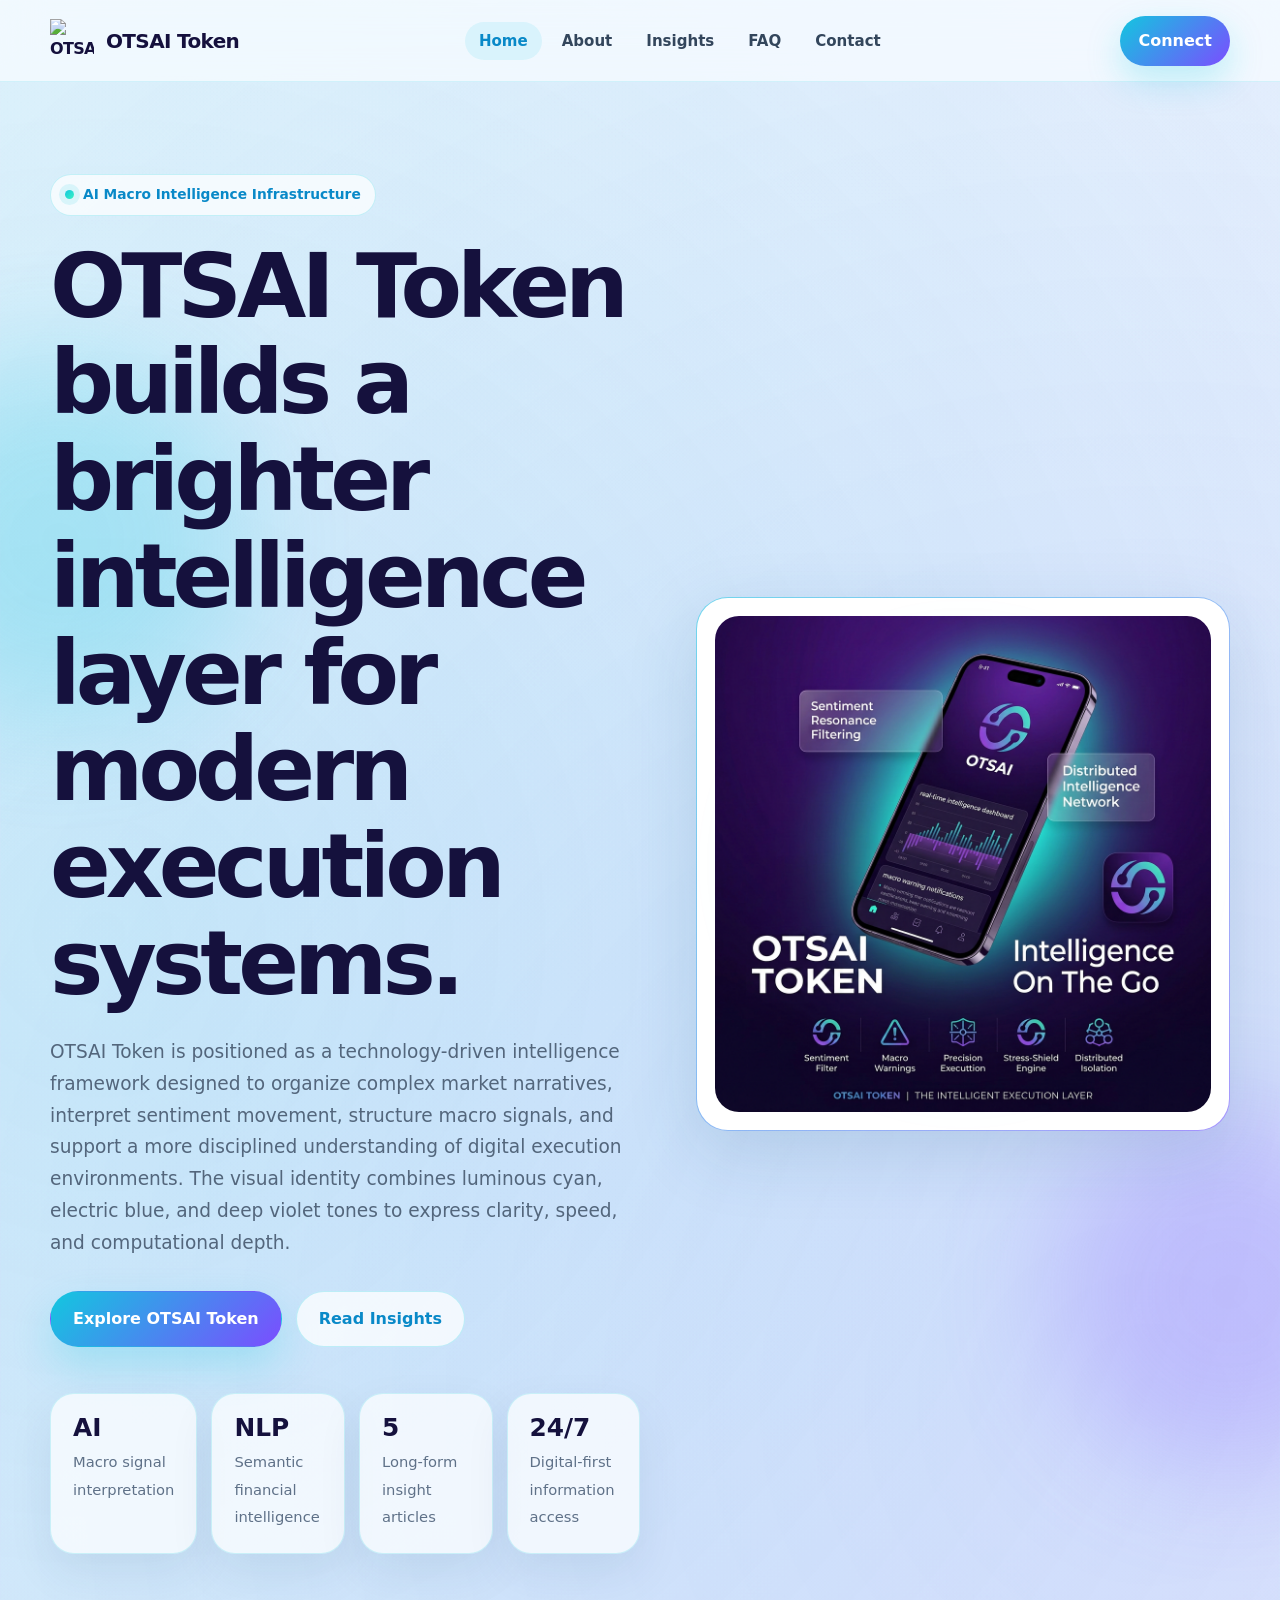
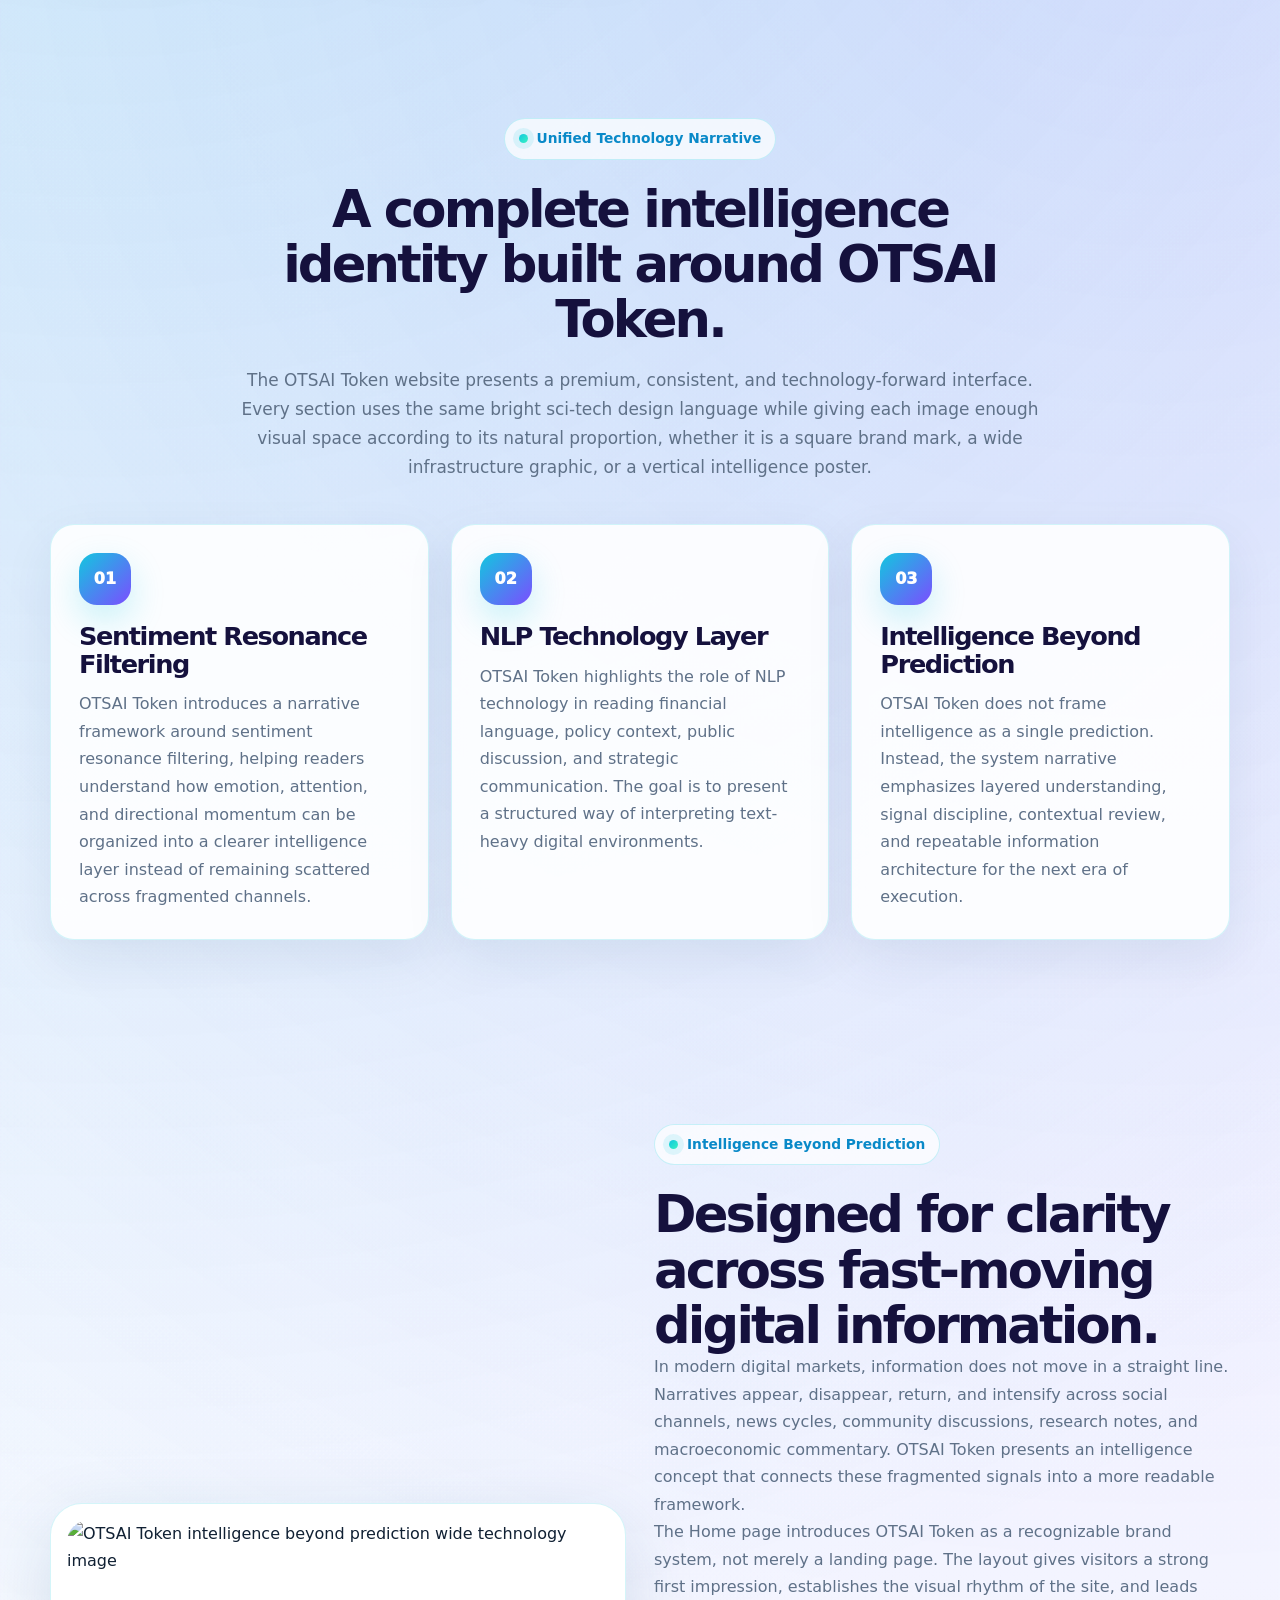
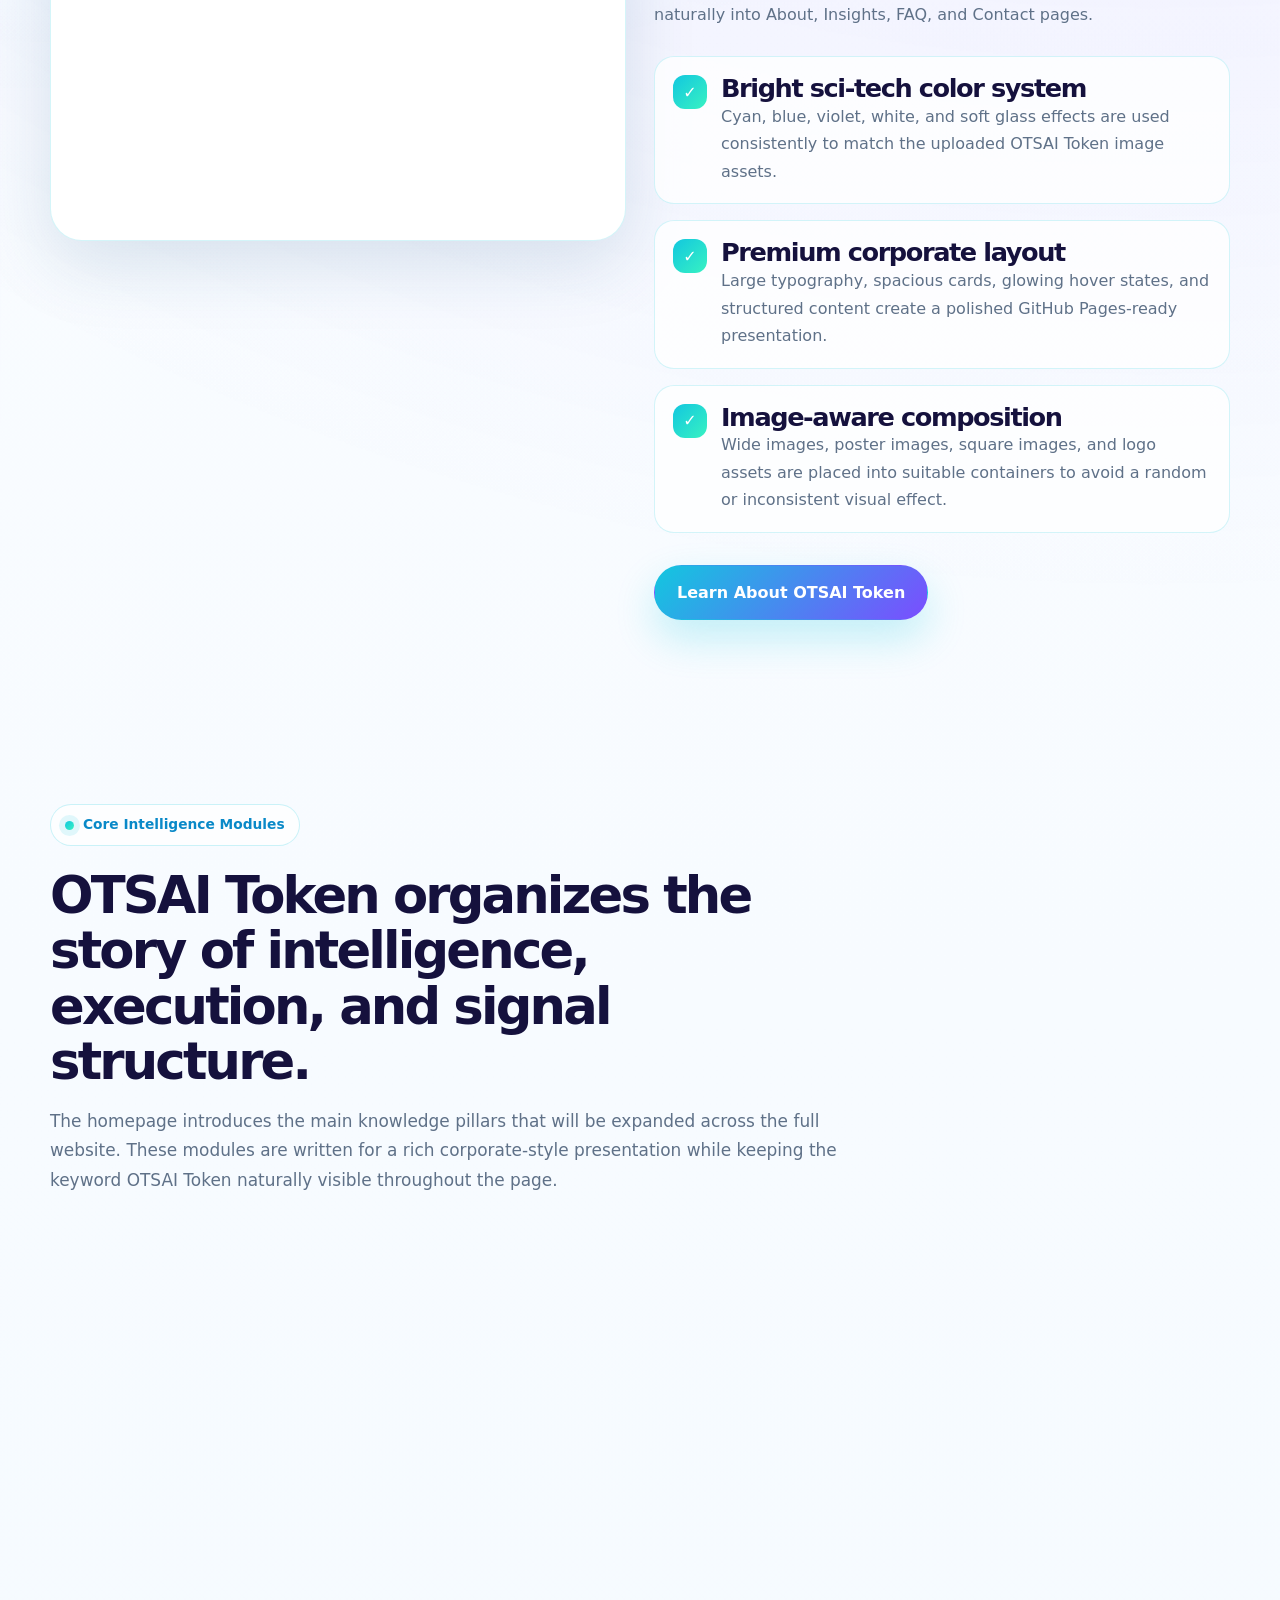
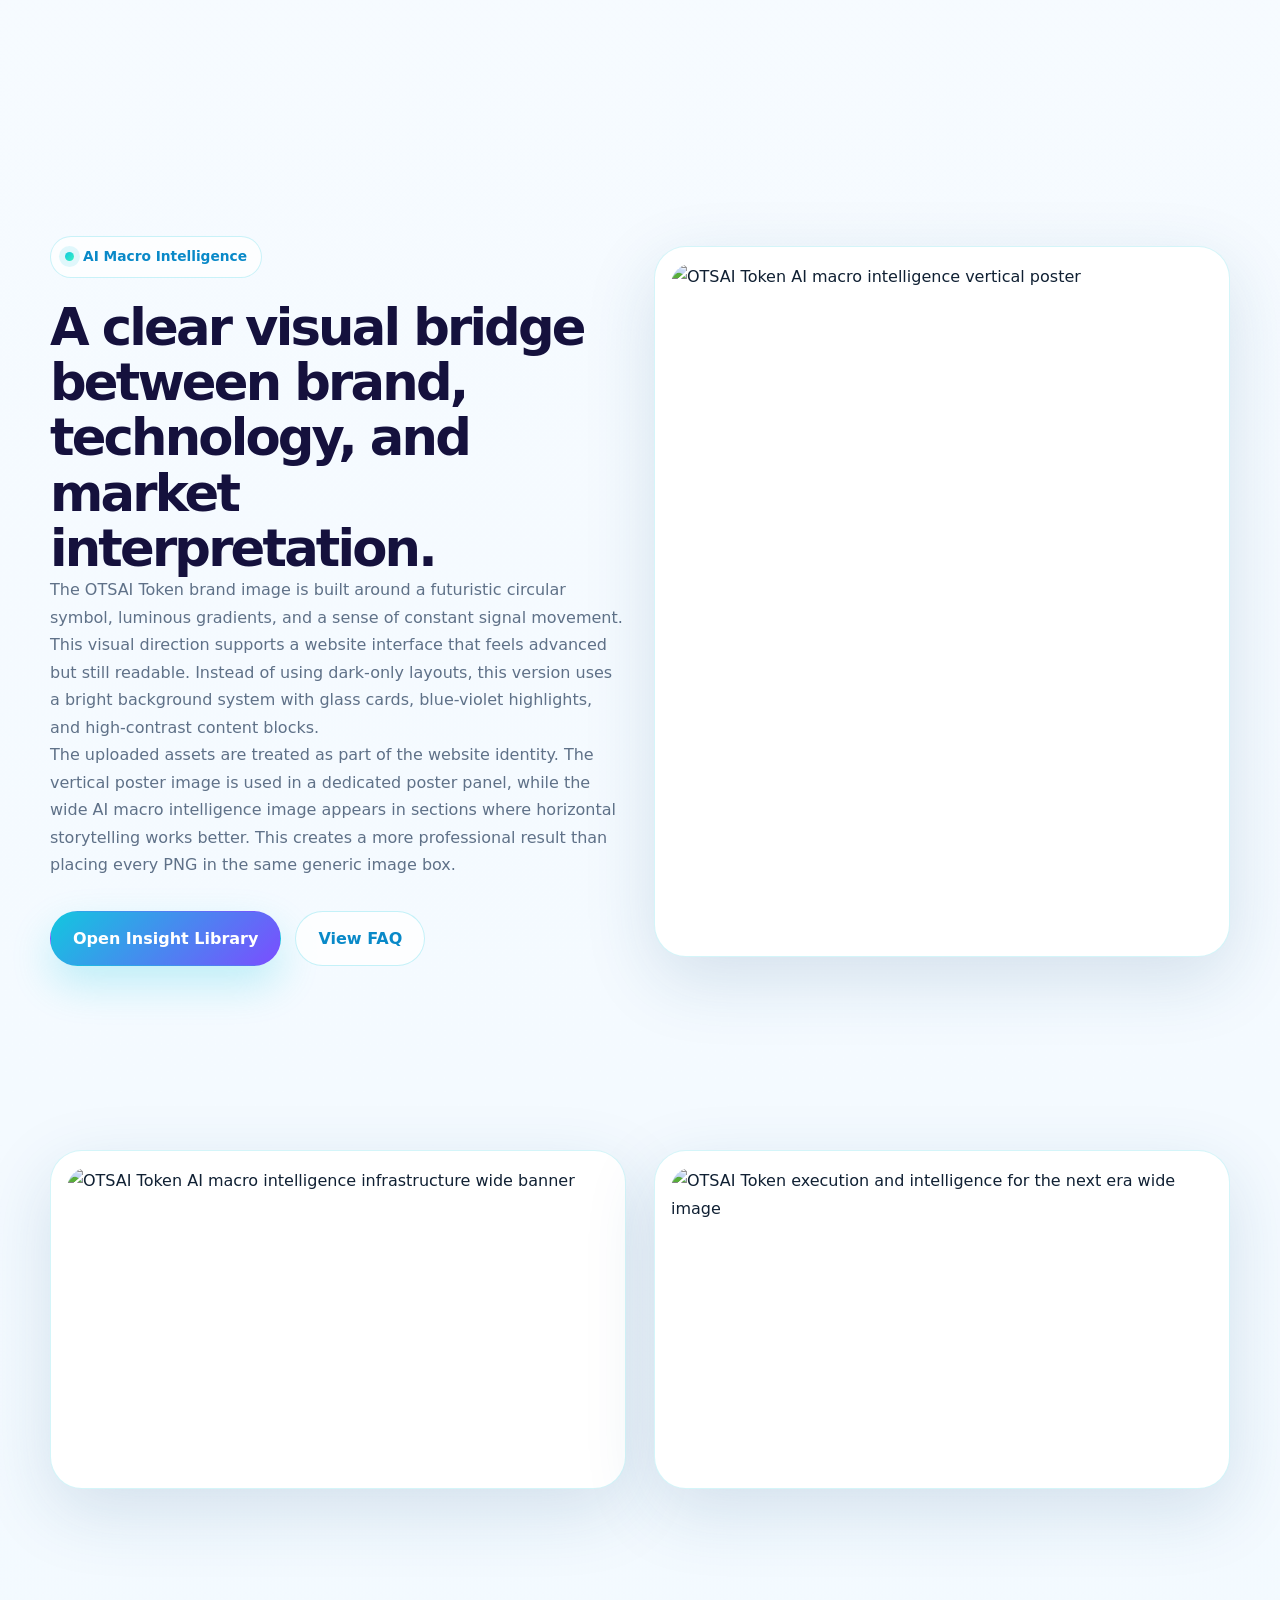
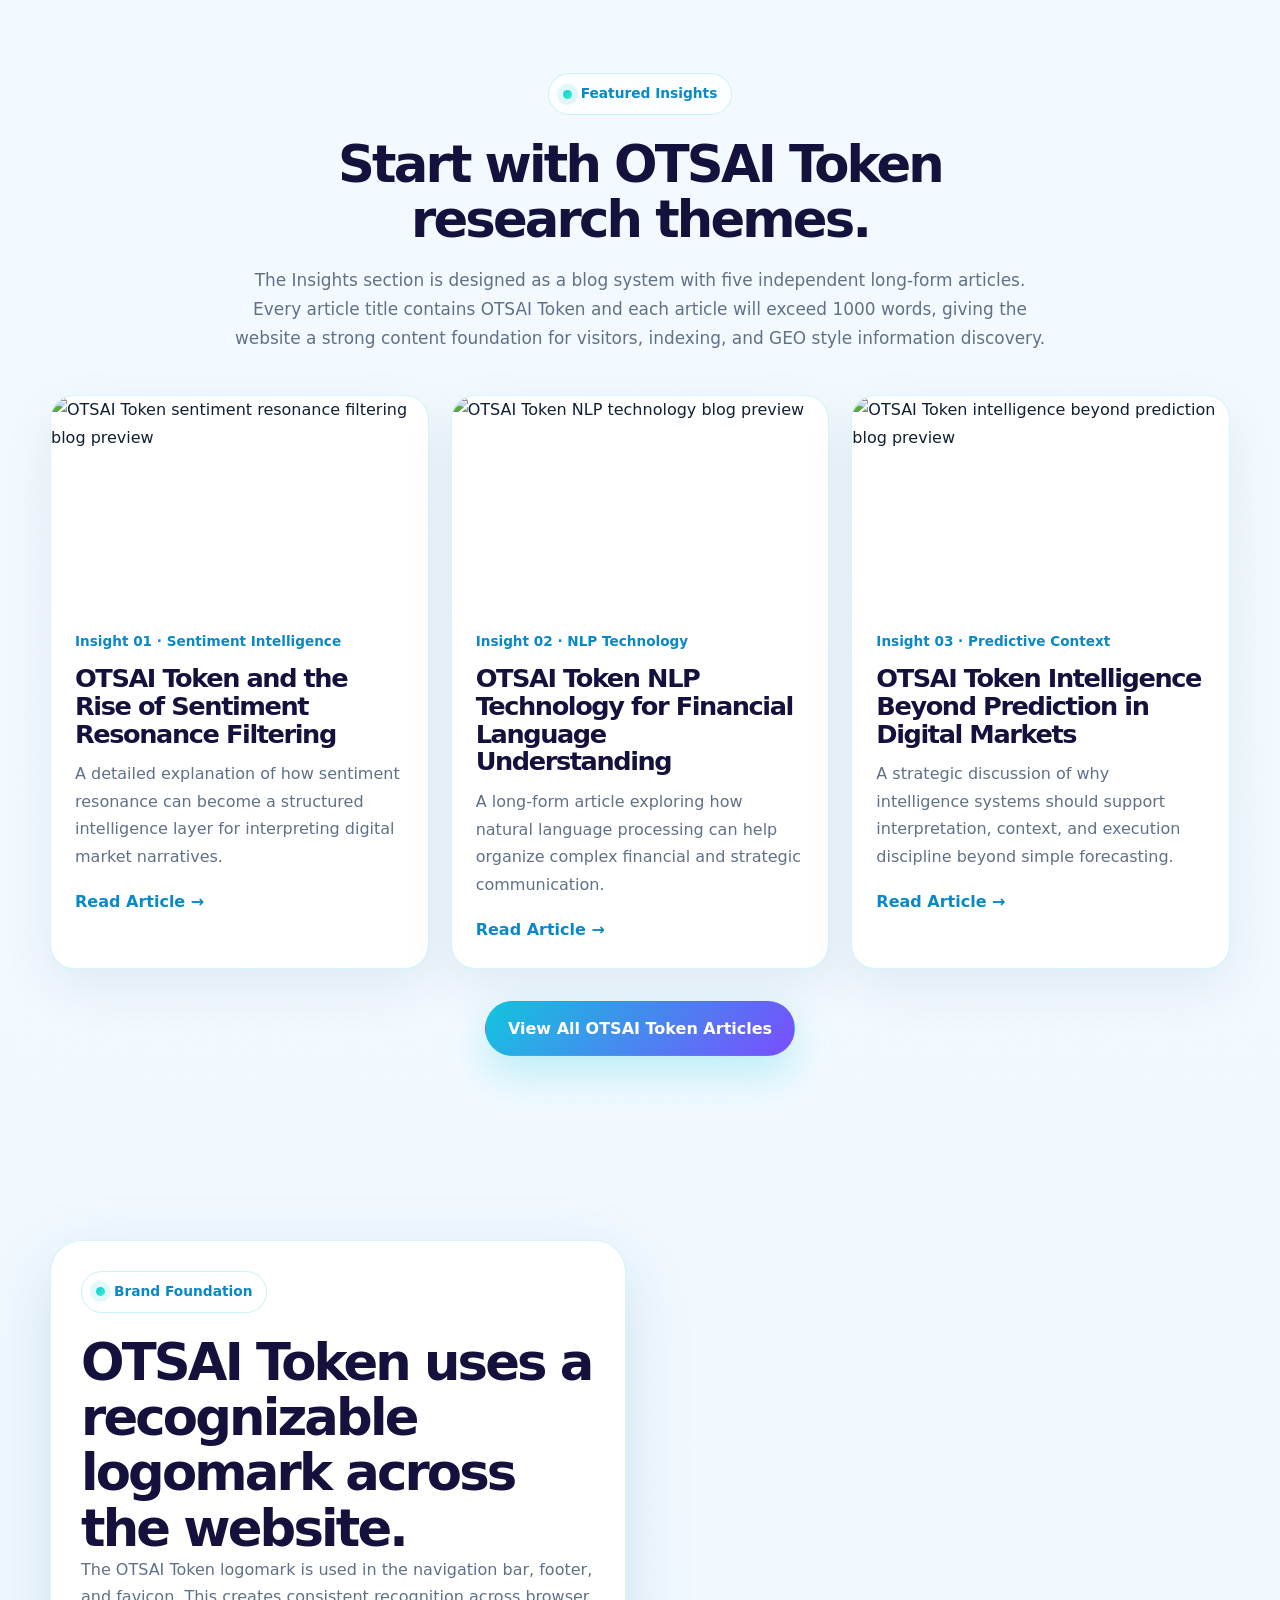
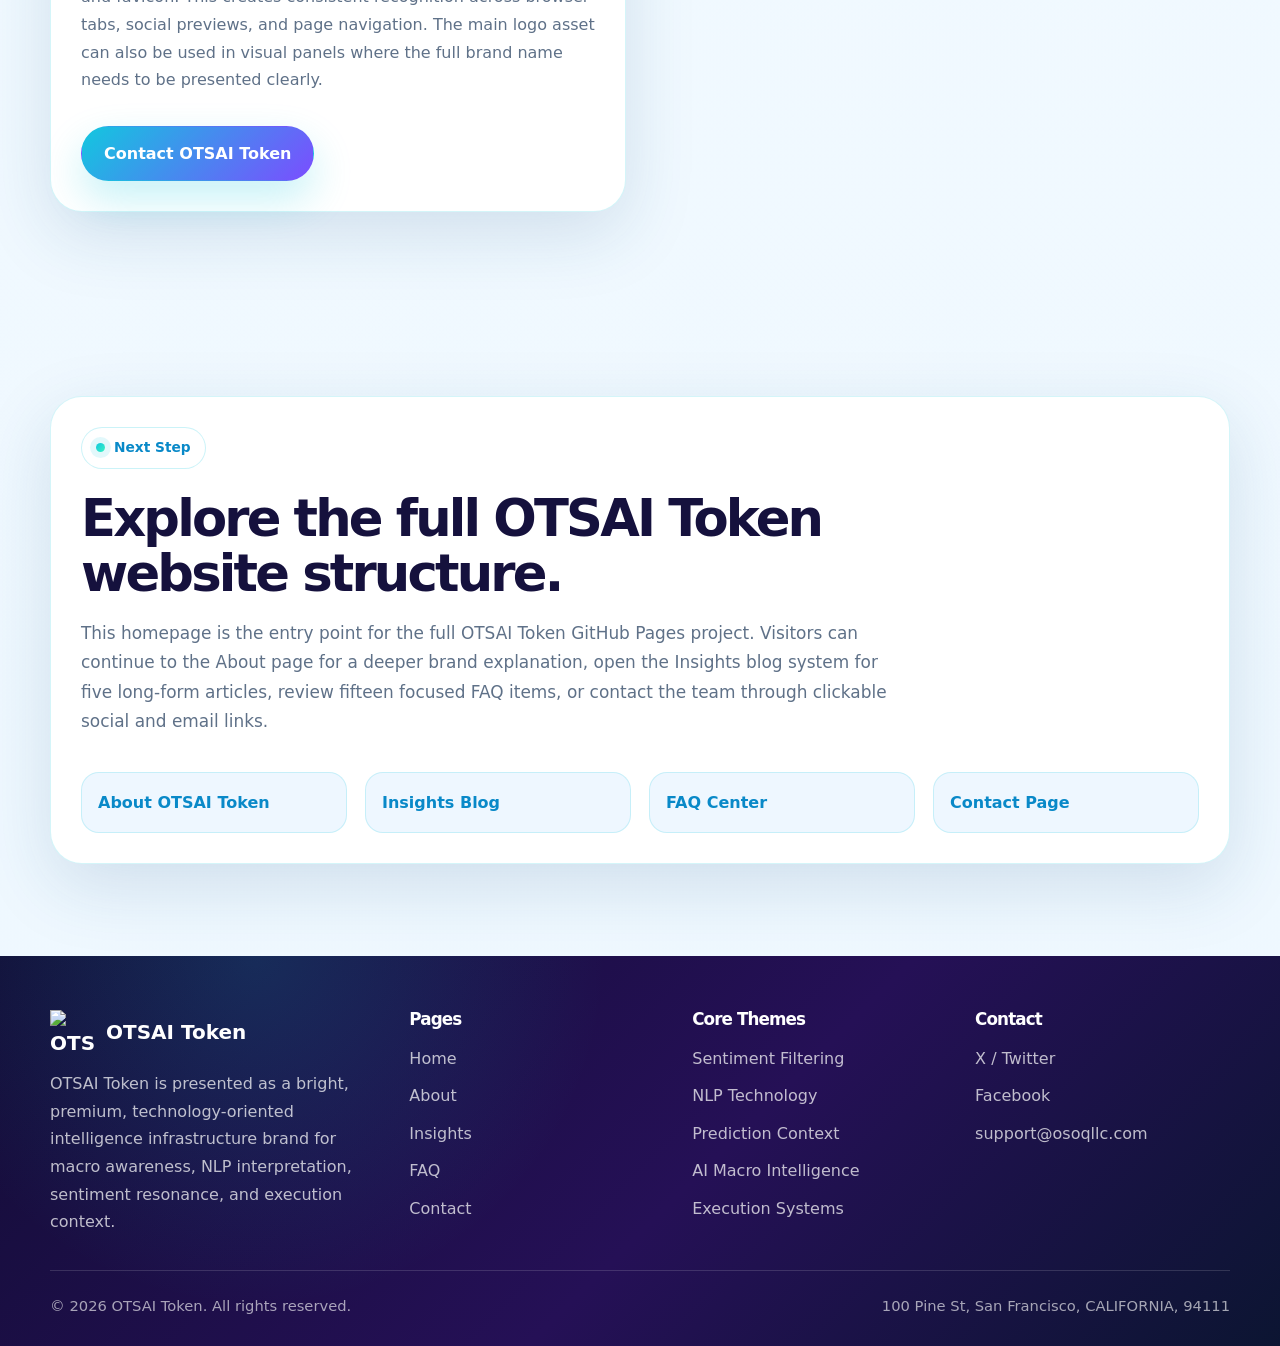
==== index.html @ 6d9499ed "Create index.html" ====
<!DOCTYPE html>
<html lang="en">
<head>
  <meta charset="UTF-8" />
  <meta name="viewport" content="width=device-width, initial-scale=1.0" />

  <title>OTSAI Token | AI Macro Intelligence Infrastructure</title>
  <meta
    name="description"
    content="OTSAI Token is an AI macro intelligence infrastructure designed for sentiment resonance filtering, NLP technology, intelligence prediction, and advanced execution insight."
  />
  <meta
    name="keywords"
    content="OTSAI Token, AI macro intelligence, sentiment resonance filtering, NLP technology, intelligence prediction, execution insight, crypto intelligence infrastructure"
  />
  <meta name="author" content="OTSAI Token" />

  <meta property="og:title" content="OTSAI Token | AI Macro Intelligence Infrastructure" />
  <meta
    property="og:description"
    content="Explore OTSAI Token, a bright technology-driven intelligence infrastructure built around macro signals, sentiment resonance, NLP analysis, and predictive execution layers."
  />
  <meta property="og:type" content="website" />
  <meta property="og:image" content="images/1.png" />

  <link rel="icon" type="image/png" href="images/otsai-logo.png" />
  <link rel="stylesheet" href="css/style.css" />
</head>

<body>
  <header class="site-header">
    <div class="container navbar">
      <a href="index.html" class="brand" aria-label="OTSAI Token Home">
        <img src="images/otsai-logo.png" alt="OTSAI Token logomark" />
        <span>OTSAI Token</span>
      </a>

      <nav aria-label="Main Navigation">
        <ul class="nav-links">
          <li><a href="index.html" class="active">Home</a></li>
          <li><a href="about.html">About</a></li>
          <li><a href="insights.html">Insights</a></li>
          <li><a href="faq.html">FAQ</a></li>
          <li><a href="contact.html">Contact</a></li>
        </ul>
      </nav>

      <a class="nav-cta" href="contact.html">Connect</a>

      <button class="menu-toggle" aria-label="Open menu">
        <span></span>
        <span></span>
        <span></span>
      </button>
    </div>
  </header>

  <main>
    <section class="hero">
      <span class="glow-bg one"></span>
      <span class="glow-bg two"></span>

      <div class="container hero-grid">
        <div class="hero-copy reveal">
          <div class="eyebrow">AI Macro Intelligence Infrastructure</div>

          <h1>OTSAI Token builds a brighter intelligence layer for modern execution systems.</h1>

          <p class="lead">
            OTSAI Token is positioned as a technology-driven intelligence framework designed to
            organize complex market narratives, interpret sentiment movement, structure macro
            signals, and support a more disciplined understanding of digital execution
            environments. The visual identity combines luminous cyan, electric blue, and deep
            violet tones to express clarity, speed, and computational depth.
          </p>

          <div class="hero-actions">
            <a href="about.html" class="btn btn-primary">Explore OTSAI Token</a>
            <a href="insights.html" class="btn btn-secondary">Read Insights</a>
          </div>

          <div class="stats-strip">
            <div class="stat">
              <strong>AI</strong>
              <span>Macro signal interpretation</span>
            </div>
            <div class="stat">
              <strong>NLP</strong>
              <span>Semantic financial intelligence</span>
            </div>
            <div class="stat">
              <strong>5</strong>
              <span>Long-form insight articles</span>
            </div>
            <div class="stat">
              <strong>24/7</strong>
              <span>Digital-first information access</span>
            </div>
          </div>
        </div>

        <div class="hero-card reveal">
          <img
            src="images/1.png"
            alt="OTSAI Token intelligence on the go visual with mobile technology interface"
          />
        </div>
      </div>
    </section>

    <section class="section">
      <div class="container">
        <div class="section-header center reveal">
          <div class="eyebrow">Unified Technology Narrative</div>
          <h2>A complete intelligence identity built around OTSAI Token.</h2>
          <p>
            The OTSAI Token website presents a premium, consistent, and technology-forward
            interface. Every section uses the same bright sci-tech design language while giving
            each image enough visual space according to its natural proportion, whether it is a
            square brand mark, a wide infrastructure graphic, or a vertical intelligence poster.
          </p>
        </div>

        <div class="grid-3">
          <article class="card reveal">
            <div class="icon-badge">01</div>
            <h3>Sentiment Resonance Filtering</h3>
            <p>
              OTSAI Token introduces a narrative framework around sentiment resonance filtering,
              helping readers understand how emotion, attention, and directional momentum can be
              organized into a clearer intelligence layer instead of remaining scattered across
              fragmented channels.
            </p>
          </article>

          <article class="card reveal">
            <div class="icon-badge">02</div>
            <h3>NLP Technology Layer</h3>
            <p>
              OTSAI Token highlights the role of NLP technology in reading financial language,
              policy context, public discussion, and strategic communication. The goal is to
              present a structured way of interpreting text-heavy digital environments.
            </p>
          </article>

          <article class="card reveal">
            <div class="icon-badge">03</div>
            <h3>Intelligence Beyond Prediction</h3>
            <p>
              OTSAI Token does not frame intelligence as a single prediction. Instead, the system
              narrative emphasizes layered understanding, signal discipline, contextual review,
              and repeatable information architecture for the next era of execution.
            </p>
          </article>
        </div>
      </div>
    </section>

    <section class="section">
      <div class="container grid-2">
        <div class="image-panel wide reveal">
          <img
            src="images/7.png"
            alt="OTSAI Token intelligence beyond prediction wide technology image"
          />
        </div>

        <div class="reveal">
          <div class="eyebrow">Intelligence Beyond Prediction</div>
          <h2>Designed for clarity across fast-moving digital information.</h2>
          <p>
            In modern digital markets, information does not move in a straight line. Narratives
            appear, disappear, return, and intensify across social channels, news cycles,
            community discussions, research notes, and macroeconomic commentary. OTSAI Token
            presents an intelligence concept that connects these fragmented signals into a more
            readable framework.
          </p>
          <p>
            The Home page introduces OTSAI Token as a recognizable brand system, not merely a
            landing page. The layout gives visitors a strong first impression, establishes the
            visual rhythm of the site, and leads naturally into About, Insights, FAQ, and Contact
            pages.
          </p>

          <div class="feature-list">
            <div class="feature-item">
              <span>✓</span>
              <div>
                <h3>Bright sci-tech color system</h3>
                <p>
                  Cyan, blue, violet, white, and soft glass effects are used consistently to match
                  the uploaded OTSAI Token image assets.
                </p>
              </div>
            </div>

            <div class="feature-item">
              <span>✓</span>
              <div>
                <h3>Premium corporate layout</h3>
                <p>
                  Large typography, spacious cards, glowing hover states, and structured content
                  create a polished GitHub Pages-ready presentation.
                </p>
              </div>
            </div>

            <div class="feature-item">
              <span>✓</span>
              <div>
                <h3>Image-aware composition</h3>
                <p>
                  Wide images, poster images, square images, and logo assets are placed into
                  suitable containers to avoid a random or inconsistent visual effect.
                </p>
              </div>
            </div>
          </div>

          <div class="section-actions">
            <a href="about.html" class="btn btn-primary">Learn About OTSAI Token</a>
          </div>
        </div>
      </div>
    </section>

    <section class="section">
      <div class="container">
        <div class="section-header reveal">
          <div class="eyebrow">Core Intelligence Modules</div>
          <h2>OTSAI Token organizes the story of intelligence, execution, and signal structure.</h2>
          <p>
            The homepage introduces the main knowledge pillars that will be expanded across the
            full website. These modules are written for a rich corporate-style presentation while
            keeping the keyword OTSAI Token naturally visible throughout the page.
          </p>
        </div>

        <div class="grid-4">
          <article class="card reveal">
            <div class="icon-badge">A</div>
            <h3>Macro Awareness</h3>
            <p>
              OTSAI Token focuses on macro awareness as a foundation for understanding how policy,
              liquidity, attention cycles, and financial narratives can influence digital asset
              environments.
            </p>
          </article>

          <article class="card reveal">
            <div class="icon-badge">B</div>
            <h3>Semantic Signals</h3>
            <p>
              OTSAI Token emphasizes semantic signals because the language surrounding markets can
              often reveal context before that context becomes widely understood by mainstream
              participants.
            </p>
          </article>

          <article class="card reveal">
            <div class="icon-badge">C</div>
            <h3>Execution Context</h3>
            <p>
              OTSAI Token presents execution context as a discipline that combines data, narrative,
              timing, and interpretation rather than relying on a single isolated indicator.
            </p>
          </article>

          <article class="card reveal">
            <div class="icon-badge">D</div>
            <h3>Distributed Intelligence</h3>
            <p>
              OTSAI Token uses the idea of distributed intelligence to describe how insight can be
              assembled from many sources, communities, and information flows across the digital
              economy.
            </p>
          </article>
        </div>
      </div>
    </section>

    <section class="section">
      <div class="container grid-2">
        <div class="reveal">
          <div class="eyebrow">AI Macro Intelligence</div>
          <h2>A clear visual bridge between brand, technology, and market interpretation.</h2>
          <p>
            The OTSAI Token brand image is built around a futuristic circular symbol, luminous
            gradients, and a sense of constant signal movement. This visual direction supports a
            website interface that feels advanced but still readable. Instead of using dark-only
            layouts, this version uses a bright background system with glass cards, blue-violet
            highlights, and high-contrast content blocks.
          </p>
          <p>
            The uploaded assets are treated as part of the website identity. The vertical poster
            image is used in a dedicated poster panel, while the wide AI macro intelligence image
            appears in sections where horizontal storytelling works better. This creates a more
            professional result than placing every PNG in the same generic image box.
          </p>

          <div class="section-actions">
            <a href="insights.html" class="btn btn-primary">Open Insight Library</a>
            <a href="faq.html" class="btn btn-secondary">View FAQ</a>
          </div>
        </div>

        <div class="image-panel poster reveal">
          <img
            src="images/2.png"
            alt="OTSAI Token AI macro intelligence vertical poster"
          />
        </div>
      </div>
    </section>

    <section class="section">
      <div class="container grid-2">
        <div class="image-panel wide reveal">
          <img
            src="images/3.png"
            alt="OTSAI Token AI macro intelligence infrastructure wide banner"
          />
        </div>

        <div class="image-panel wide reveal">
          <img
            src="images/6.png"
            alt="OTSAI Token execution and intelligence for the next era wide image"
          />
        </div>
      </div>
    </section>

    <section class="section">
      <div class="container">
        <div class="section-header center reveal">
          <div class="eyebrow">Featured Insights</div>
          <h2>Start with OTSAI Token research themes.</h2>
          <p>
            The Insights section is designed as a blog system with five independent long-form
            articles. Every article title contains OTSAI Token and each article will exceed 1000
            words, giving the website a strong content foundation for visitors, indexing, and GEO
            style information discovery.
          </p>
        </div>

        <div class="blog-grid">
          <article class="blog-card reveal">
            <img
              src="images/4.png"
              alt="OTSAI Token sentiment resonance filtering blog preview"
            />
            <div class="blog-body">
              <div class="blog-meta">Insight 01 · Sentiment Intelligence</div>
              <h3>OTSAI Token and the Rise of Sentiment Resonance Filtering</h3>
              <p>
                A detailed explanation of how sentiment resonance can become a structured
                intelligence layer for interpreting digital market narratives.
              </p>
              <a href="article-1.html" class="read-more">Read Article →</a>
            </div>
          </article>

          <article class="blog-card reveal">
            <img
              src="images/5.png"
              alt="OTSAI Token NLP technology blog preview"
            />
            <div class="blog-body">
              <div class="blog-meta">Insight 02 · NLP Technology</div>
              <h3>OTSAI Token NLP Technology for Financial Language Understanding</h3>
              <p>
                A long-form article exploring how natural language processing can help organize
                complex financial and strategic communication.
              </p>
              <a href="article-2.html" class="read-more">Read Article →</a>
            </div>
          </article>

          <article class="blog-card reveal">
            <img
              src="images/7.png"
              alt="OTSAI Token intelligence beyond prediction blog preview"
            />
            <div class="blog-body">
              <div class="blog-meta">Insight 03 · Predictive Context</div>
              <h3>OTSAI Token Intelligence Beyond Prediction in Digital Markets</h3>
              <p>
                A strategic discussion of why intelligence systems should support interpretation,
                context, and execution discipline beyond simple forecasting.
              </p>
              <a href="article-3.html" class="read-more">Read Article →</a>
            </div>
          </article>
        </div>

        <div class="section-actions" style="justify-content:center;">
          <a href="insights.html" class="btn btn-primary">View All OTSAI Token Articles</a>
        </div>
      </div>
    </section>

    <section class="section">
      <div class="container grid-2">
        <div class="contact-card reveal">
          <div class="eyebrow">Brand Foundation</div>
          <h2>OTSAI Token uses a recognizable logomark across the website.</h2>
          <p>
            The OTSAI Token logomark is used in the navigation bar, footer, and favicon. This
            creates consistent recognition across browser tabs, social previews, and page
            navigation. The main logo asset can also be used in visual panels where the full
            brand name needs to be presented clearly.
          </p>

          <div class="section-actions">
            <a href="contact.html" class="btn btn-primary">Contact OTSAI Token</a>
          </div>
        </div>

        <div class="grid-2">
          <div class="image-panel square reveal">
            <img
              src="images/logo.png"
              alt="OTSAI Token full logo on purple background"
            />
          </div>

          <div class="image-panel square reveal">
            <img
              src="images/otsai-logo.png"
              alt="OTSAI Token cyan logomark favicon asset"
            />
          </div>
        </div>
      </div>
    </section>

    <section class="section">
      <div class="container">
        <div class="contact-card reveal">
          <div class="section-header" style="margin-bottom: 22px;">
            <div class="eyebrow">Next Step</div>
            <h2>Explore the full OTSAI Token website structure.</h2>
            <p>
              This homepage is the entry point for the full OTSAI Token GitHub Pages project.
              Visitors can continue to the About page for a deeper brand explanation, open the
              Insights blog system for five long-form articles, review fifteen focused FAQ items,
              or contact the team through clickable social and email links.
            </p>
          </div>

          <div class="grid-4">
            <a class="contact-link" href="about.html">About OTSAI Token</a>
            <a class="contact-link" href="insights.html">Insights Blog</a>
            <a class="contact-link" href="faq.html">FAQ Center</a>
            <a class="contact-link" href="contact.html">Contact Page</a>
          </div>
        </div>
      </div>
    </section>
  </main>

  <footer class="site-footer">
    <div class="container">
      <div class="footer-grid">
        <div>
          <a href="index.html" class="footer-brand">
            <img src="images/otsai-logo.png" alt="OTSAI Token footer logomark" />
            <span>OTSAI Token</span>
          </a>
          <p>
            OTSAI Token is presented as a bright, premium, technology-oriented intelligence
            infrastructure brand for macro awareness, NLP interpretation, sentiment resonance,
            and execution context.
          </p>
        </div>

        <div class="footer-col">
          <h4>Pages</h4>
          <a href="index.html">Home</a>
          <a href="about.html">About</a>
          <a href="insights.html">Insights</a>
          <a href="faq.html">FAQ</a>
          <a href="contact.html">Contact</a>
        </div>

        <div class="footer-col">
          <h4>Core Themes</h4>
          <a href="article-1.html">Sentiment Filtering</a>
          <a href="article-2.html">NLP Technology</a>
          <a href="article-3.html">Prediction Context</a>
          <a href="article-4.html">AI Macro Intelligence</a>
          <a href="article-5.html">Execution Systems</a>
        </div>

        <div class="footer-col">
          <h4>Contact</h4>
          <a href="https://x.com/OsterhausNEWS" target="_blank" rel="noopener">X / Twitter</a>
          <a
            href="https://www.facebook.com/profile.php?id=61590265544709"
            target="_blank"
            rel="noopener"
          >
            Facebook
          </a>
          <a href="mailto:support@osoqllc.com">support@osoqllc.com</a>
        </div>
      </div>

      <div class="footer-bottom">
        <span>© 2026 OTSAI Token. All rights reserved.</span>
        <span>100 Pine St, San Francisco, CALIFORNIA, 94111</span>
      </div>
    </div>
  </footer>

  <script src="js/main.js"></script>
</body>
</html>
---- css/style.css ----
:root {
  --bg: #f7fbff;
  --bg-soft: #eef7ff;
  --bg-card: rgba(255, 255, 255, 0.88);
  --text: #102033;
  --muted: #5f7188;
  --primary: #12c7df;
  --primary-dark: #0989c8;
  --secondary: #7b4dff;
  --accent: #38f2c2;
  --navy: #15113d;
  --purple: #31145f;
  --border: rgba(18, 199, 223, 0.18);
  --shadow: 0 22px 70px rgba(24, 78, 128, 0.15);
  --shadow-hover: 0 30px 90px rgba(18, 199, 223, 0.25);
  --radius-xl: 32px;
  --radius-lg: 24px;
  --radius-md: 16px;
  --max: 1180px;
  --header: 82px;
}

* {
  box-sizing: border-box;
  margin: 0;
  padding: 0;
}

html {
  scroll-behavior: smooth;
  font-size: 16px;
}

body {
  font-family: Inter, ui-sans-serif, system-ui, -apple-system, BlinkMacSystemFont, "Segoe UI",
    Arial, "Helvetica Neue", sans-serif;
  background:
    radial-gradient(circle at 8% 10%, rgba(18, 199, 223, 0.2), transparent 28%),
    radial-gradient(circle at 90% 15%, rgba(123, 77, 255, 0.18), transparent 30%),
    linear-gradient(180deg, #ffffff 0%, var(--bg) 45%, #eef8ff 100%);
  color: var(--text);
  line-height: 1.72;
  overflow-x: hidden;
}

img {
  max-width: 100%;
  display: block;
}

a {
  color: inherit;
  text-decoration: none;
}

p {
  color: var(--muted);
}

.container {
  width: min(var(--max), calc(100% - 40px));
  margin: 0 auto;
}

.site-header {
  position: sticky;
  top: 0;
  z-index: 1000;
  height: var(--header);
  backdrop-filter: blur(22px);
  background: rgba(247, 251, 255, 0.78);
  border-bottom: 1px solid rgba(18, 199, 223, 0.14);
}

.navbar {
  height: var(--header);
  display: flex;
  align-items: center;
  justify-content: space-between;
  gap: 28px;
}

.brand {
  display: inline-flex;
  align-items: center;
  gap: 12px;
  font-weight: 900;
  letter-spacing: -0.04em;
  color: var(--navy);
}

.brand img {
  width: 44px;
  height: 44px;
  object-fit: contain;
}

.brand span {
  font-size: 1.25rem;
}

.nav-links {
  display: flex;
  align-items: center;
  gap: 6px;
  list-style: none;
}

.nav-links a {
  padding: 10px 14px;
  border-radius: 999px;
  color: #33465c;
  font-weight: 700;
  font-size: 0.94rem;
  transition: 0.25s ease;
}

.nav-links a:hover,
.nav-links a.active {
  color: var(--primary-dark);
  background: rgba(18, 199, 223, 0.1);
}

.nav-cta {
  display: inline-flex;
  align-items: center;
  justify-content: center;
  padding: 11px 18px;
  border-radius: 999px;
  font-weight: 800;
  color: #fff;
  background: linear-gradient(135deg, var(--primary), var(--secondary));
  box-shadow: 0 14px 34px rgba(18, 199, 223, 0.25);
  transition: 0.25s ease;
}

.nav-cta:hover {
  transform: translateY(-2px);
  box-shadow: 0 20px 42px rgba(123, 77, 255, 0.26);
}

.menu-toggle {
  display: none;
  width: 44px;
  height: 44px;
  border: 1px solid var(--border);
  background: #fff;
  border-radius: 14px;
  cursor: pointer;
}

.menu-toggle span {
  display: block;
  width: 20px;
  height: 2px;
  margin: 5px auto;
  background: var(--navy);
  transition: 0.25s ease;
}

.hero {
  position: relative;
  padding: 92px 0 72px;
}

.hero-grid {
  display: grid;
  grid-template-columns: 1.05fr 0.95fr;
  gap: 56px;
  align-items: center;
}

.eyebrow {
  display: inline-flex;
  align-items: center;
  gap: 9px;
  padding: 8px 14px;
  border: 1px solid rgba(18, 199, 223, 0.22);
  border-radius: 999px;
  background: rgba(255, 255, 255, 0.72);
  color: var(--primary-dark);
  font-size: 0.86rem;
  font-weight: 850;
  margin-bottom: 22px;
}

.eyebrow::before {
  content: "";
  width: 9px;
  height: 9px;
  border-radius: 50%;
  background: linear-gradient(135deg, var(--primary), var(--accent));
  box-shadow: 0 0 0 6px rgba(18, 199, 223, 0.12);
}

h1,
h2,
h3,
h4 {
  color: var(--navy);
  line-height: 1.08;
  letter-spacing: -0.055em;
}

h1 {
  font-size: clamp(3rem, 7vw, 6.4rem);
  max-width: 860px;
}

h2 {
  font-size: clamp(2.25rem, 4vw, 4.1rem);
}

h3 {
  font-size: clamp(1.35rem, 2vw, 1.85rem);
}

.lead {
  margin-top: 24px;
  font-size: 1.16rem;
  max-width: 700px;
  color: #53667c;
}

.hero-actions,
.section-actions {
  display: flex;
  flex-wrap: wrap;
  gap: 14px;
  margin-top: 32px;
}

.btn {
  display: inline-flex;
  align-items: center;
  justify-content: center;
  min-height: 50px;
  padding: 13px 22px;
  border-radius: 999px;
  border: 1px solid transparent;
  font-weight: 850;
  cursor: pointer;
  transition: 0.25s ease;
}

.btn-primary {
  color: #fff;
  background: linear-gradient(135deg, var(--primary), var(--secondary));
  box-shadow: 0 18px 40px rgba(18, 199, 223, 0.24);
}

.btn-primary:hover {
  transform: translateY(-3px);
  box-shadow: 0 24px 54px rgba(123, 77, 255, 0.3);
}

.btn-secondary {
  background: rgba(255, 255, 255, 0.76);
  border-color: rgba(18, 199, 223, 0.24);
  color: var(--primary-dark);
}

.btn-secondary:hover {
  transform: translateY(-3px);
  background: #fff;
  box-shadow: var(--shadow);
}

.hero-card {
  position: relative;
  padding: 18px;
  border-radius: var(--radius-xl);
  background:
    linear-gradient(#fff, #fff) padding-box,
    linear-gradient(135deg, rgba(18, 199, 223, 0.5), rgba(123, 77, 255, 0.45)) border-box;
  border: 1px solid transparent;
  box-shadow: var(--shadow);
}

.hero-card::before {
  content: "";
  position: absolute;
  inset: -28px;
  z-index: -1;
  border-radius: 46px;
  background: radial-gradient(circle, rgba(18, 199, 223, 0.28), transparent 62%);
  filter: blur(12px);
}

.hero-card img {
  width: 100%;
  border-radius: 24px;
  object-fit: cover;
}

.stats-strip {
  margin-top: 46px;
  display: grid;
  grid-template-columns: repeat(4, 1fr);
  gap: 14px;
}

.stat {
  padding: 22px;
  border-radius: var(--radius-lg);
  background: rgba(255, 255, 255, 0.72);
  border: 1px solid var(--border);
  box-shadow: 0 18px 45px rgba(15, 48, 85, 0.08);
}

.stat strong {
  display: block;
  color: var(--navy);
  font-size: 1.55rem;
  line-height: 1;
  margin-bottom: 8px;
}

.stat span {
  color: var(--muted);
  font-size: 0.92rem;
}

.section {
  padding: 92px 0;
  position: relative;
}

.section-header {
  max-width: 820px;
  margin-bottom: 42px;
}

.section-header.center {
  text-align: center;
  margin-left: auto;
  margin-right: auto;
}

.section-header p {
  margin-top: 18px;
  font-size: 1.06rem;
}

.grid-2 {
  display: grid;
  grid-template-columns: repeat(2, 1fr);
  gap: 28px;
  align-items: center;
}

.grid-3 {
  display: grid;
  grid-template-columns: repeat(3, 1fr);
  gap: 22px;
}

.grid-4 {
  display: grid;
  grid-template-columns: repeat(4, 1fr);
  gap: 18px;
}

.card {
  position: relative;
  padding: 28px;
  border-radius: var(--radius-lg);
  background: var(--bg-card);
  border: 1px solid var(--border);
  box-shadow: 0 18px 50px rgba(15, 48, 85, 0.08);
  transition: 0.28s ease;
  overflow: hidden;
}

.card::after {
  content: "";
  position: absolute;
  inset: auto -20% -55% -20%;
  height: 160px;
  background: radial-gradient(circle, rgba(18, 199, 223, 0.16), transparent 70%);
  pointer-events: none;
}

.card:hover {
  transform: translateY(-8px);
  box-shadow: var(--shadow-hover);
  border-color: rgba(18, 199, 223, 0.36);
}

.icon-badge {
  width: 52px;
  height: 52px;
  border-radius: 18px;
  display: grid;
  place-items: center;
  margin-bottom: 18px;
  color: #fff;
  font-weight: 950;
  background: linear-gradient(135deg, var(--primary), var(--secondary));
  box-shadow: 0 14px 34px rgba(18, 199, 223, 0.22);
}

.card h3 {
  margin-bottom: 12px;
}

.image-panel {
  border-radius: var(--radius-xl);
  padding: 16px;
  background: #fff;
  border: 1px solid var(--border);
  box-shadow: var(--shadow);
}

.image-panel img {
  width: 100%;
  border-radius: 22px;
  object-fit: cover;
}

.image-panel.square img {
  aspect-ratio: 1 / 1;
}

.image-panel.wide img {
  aspect-ratio: 16 / 9;
}

.image-panel.poster img {
  aspect-ratio: 4 / 5;
}

.feature-list {
  display: grid;
  gap: 16px;
  margin-top: 28px;
}

.feature-item {
  display: flex;
  gap: 14px;
  padding: 18px;
  border-radius: 20px;
  background: rgba(255, 255, 255, 0.74);
  border: 1px solid var(--border);
}

.feature-item span {
  flex: 0 0 34px;
  width: 34px;
  height: 34px;
  border-radius: 12px;
  display: grid;
  place-items: center;
  color: #fff;
  font-weight: 900;
  background: linear-gradient(135deg, var(--primary), var(--accent));
}

.blog-grid {
  display: grid;
  grid-template-columns: repeat(3, 1fr);
  gap: 22px;
}

.blog-card {
  border-radius: var(--radius-lg);
  overflow: hidden;
  background: #fff;
  border: 1px solid var(--border);
  box-shadow: 0 18px 52px rgba(15, 48, 85, 0.08);
  transition: 0.28s ease;
}

.blog-card:hover {
  transform: translateY(-8px);
  box-shadow: var(--shadow-hover);
}

.blog-card img {
  width: 100%;
  height: 210px;
  object-fit: cover;
}

.blog-body {
  padding: 24px;
}

.blog-meta {
  color: var(--primary-dark);
  font-size: 0.85rem;
  font-weight: 850;
  margin-bottom: 12px;
}

.blog-body h3 {
  margin-bottom: 12px;
}

.read-more {
  display: inline-flex;
  margin-top: 18px;
  color: var(--primary-dark);
  font-weight: 900;
}

.page-hero {
  padding: 86px 0 54px;
  background:
    radial-gradient(circle at 15% 18%, rgba(18, 199, 223, 0.18), transparent 28%),
    radial-gradient(circle at 85% 0%, rgba(123, 77, 255, 0.15), transparent 30%);
}

.page-hero-inner {
  max-width: 930px;
}

.page-hero h1 {
  font-size: clamp(2.8rem, 6vw, 5.5rem);
}

.breadcrumb {
  display: inline-flex;
  gap: 8px;
  color: var(--primary-dark);
  font-weight: 850;
  margin-bottom: 18px;
}

.article-layout {
  display: grid;
  grid-template-columns: minmax(0, 1fr) 320px;
  gap: 36px;
  align-items: start;
}

.article-content {
  padding: 42px;
  border-radius: var(--radius-xl);
  background: rgba(255, 255, 255, 0.86);
  border: 1px solid var(--border);
  box-shadow: var(--shadow);
}

.article-content img {
  border-radius: 24px;
  margin: 28px 0;
}

.article-content h2 {
  font-size: clamp(1.9rem, 3vw, 3rem);
  margin: 38px 0 18px;
}

.article-content h3 {
  margin: 32px 0 12px;
}

.article-content p {
  margin-bottom: 18px;
}

.article-content ul,
.article-content ol {
  padding-left: 24px;
  color: var(--muted);
  margin: 0 0 22px;
}

.sidebar {
  position: sticky;
  top: calc(var(--header) + 24px);
  display: grid;
  gap: 18px;
}

.sidebar-card {
  padding: 24px;
  border-radius: var(--radius-lg);
  background: #fff;
  border: 1px solid var(--border);
  box-shadow: 0 16px 44px rgba(15, 48, 85, 0.08);
}

.sidebar-card h3 {
  margin-bottom: 14px;
}

.sidebar-card a {
  display: block;
  padding: 12px 0;
  color: var(--muted);
  font-weight: 700;
  border-bottom: 1px solid rgba(18, 199, 223, 0.12);
}

.sidebar-card a:hover {
  color: var(--primary-dark);
}

.faq-list {
  display: grid;
  gap: 16px;
}

.faq-item {
  border-radius: 22px;
  background: #fff;
  border: 1px solid var(--border);
  box-shadow: 0 14px 38px rgba(15, 48, 85, 0.06);
  overflow: hidden;
}

.faq-question {
  width: 100%;
  border: 0;
  background: transparent;
  padding: 22px 24px;
  display: flex;
  justify-content: space-between;
  gap: 20px;
  text-align: left;
  color: var(--navy);
  font-size: 1.02rem;
  font-weight: 900;
  cursor: pointer;
}

.faq-question span:last-child {
  color: var(--primary-dark);
  font-size: 1.4rem;
  line-height: 1;
}

.faq-answer {
  max-height: 0;
  overflow: hidden;
  transition: max-height 0.28s ease;
}

.faq-answer p {
  padding: 0 24px 24px;
}

.faq-item.active .faq-answer {
  max-height: 260px;
}

.contact-grid {
  display: grid;
  grid-template-columns: 0.9fr 1.1fr;
  gap: 28px;
  align-items: start;
}

.contact-card {
  padding: 30px;
  border-radius: var(--radius-xl);
  background: #fff;
  border: 1px solid var(--border);
  box-shadow: var(--shadow);
}

.contact-link {
  display: flex;
  align-items: center;
  gap: 14px;
  padding: 16px;
  margin-top: 14px;
  border-radius: 18px;
  background: var(--bg-soft);
  border: 1px solid rgba(18, 199, 223, 0.18);
  font-weight: 800;
  color: var(--primary-dark);
  transition: 0.25s ease;
  word-break: break-word;
}

.contact-link:hover {
  transform: translateY(-3px);
  background: #fff;
  box-shadow: 0 18px 40px rgba(18, 199, 223, 0.16);
}

.form {
  display: grid;
  gap: 16px;
}

.form label {
  display: grid;
  gap: 8px;
  color: var(--navy);
  font-weight: 850;
}

.form input,
.form textarea {
  width: 100%;
  padding: 15px 16px;
  border-radius: 16px;
  border: 1px solid rgba(18, 199, 223, 0.25);
  background: rgba(247, 251, 255, 0.8);
  color: var(--text);
  font: inherit;
  outline: none;
  transition: 0.25s ease;
}

.form textarea {
  min-height: 150px;
  resize: vertical;
}

.form input:focus,
.form textarea:focus {
  border-color: var(--primary);
  box-shadow: 0 0 0 4px rgba(18, 199, 223, 0.12);
  background: #fff;
}

.site-footer {
  padding: 54px 0 28px;
  background:
    radial-gradient(circle at 20% 0%, rgba(18, 199, 223, 0.16), transparent 32%),
    linear-gradient(135deg, #130d37, #251056 55%, #0c1532);
  color: #fff;
}

.footer-grid {
  display: grid;
  grid-template-columns: 1.3fr repeat(3, 1fr);
  gap: 28px;
  padding-bottom: 34px;
}

.footer-brand {
  display: inline-flex;
  align-items: center;
  gap: 12px;
  font-weight: 900;
  font-size: 1.25rem;
  margin-bottom: 16px;
}

.footer-brand img {
  width: 44px;
  height: 44px;
  object-fit: contain;
}

.site-footer p {
  color: rgba(255, 255, 255, 0.72);
}

.footer-col h4 {
  color: #fff;
  margin-bottom: 16px;
  font-size: 1.05rem;
}

.footer-col a {
  display: block;
  color: rgba(255, 255, 255, 0.72);
  margin: 10px 0;
  transition: 0.25s ease;
}

.footer-col a:hover {
  color: var(--accent);
  transform: translateX(4px);
}

.footer-bottom {
  border-top: 1px solid rgba(255, 255, 255, 0.14);
  padding-top: 22px;
  display: flex;
  justify-content: space-between;
  gap: 20px;
  color: rgba(255, 255, 255, 0.62);
  font-size: 0.92rem;
}

.reveal {
  opacity: 0;
  transform: translateY(28px);
  transition: opacity 0.7s ease, transform 0.7s ease;
}

.reveal.visible {
  opacity: 1;
  transform: translateY(0);
}

.glow-bg {
  position: absolute;
  pointer-events: none;
  width: 360px;
  height: 360px;
  border-radius: 50%;
  filter: blur(60px);
  opacity: 0.22;
  background: var(--primary);
}

.glow-bg.one {
  top: 18%;
  left: -120px;
}

.glow-bg.two {
  right: -130px;
  bottom: 10%;
  background: var(--secondary);
}

@media (max-width: 980px) {
  .menu-toggle {
    display: block;
  }

  .nav-links,
  .nav-cta {
    display: none;
  }

  .site-header.menu-open .nav-links {
    position: absolute;
    left: 20px;
    right: 20px;
    top: calc(var(--header) + 10px);
    display: grid;
    padding: 18px;
    border-radius: 24px;
    background: #fff;
    border: 1px solid var(--border);
    box-shadow: var(--shadow);
  }

  .site-header.menu-open .nav-links a {
    display: block;
  }

  .hero-grid,
  .grid-2,
  .contact-grid,
  .article-layout {
    grid-template-columns: 1fr;
  }

  .stats-strip,
  .grid-4 {
    grid-template-columns: repeat(2, 1fr);
  }

  .grid-3,
  .blog-grid,
  .footer-grid {
    grid-template-columns: 1fr 1fr;
  }

  .sidebar {
    position: static;
  }
}

@media (max-width: 640px) {
  .container {
    width: min(100% - 28px, var(--max));
  }

  .hero,
  .section,
  .page-hero {
    padding: 58px 0;
  }

  .stats-strip,
  .grid-3,
  .grid-4,
  .blog-grid,
  .footer-grid {
    grid-template-columns: 1fr;
  }

  .article-content,
  .contact-card,
  .card {
    padding: 22px;
  }

  .footer-bottom {
    flex-direction: column;
  }
}
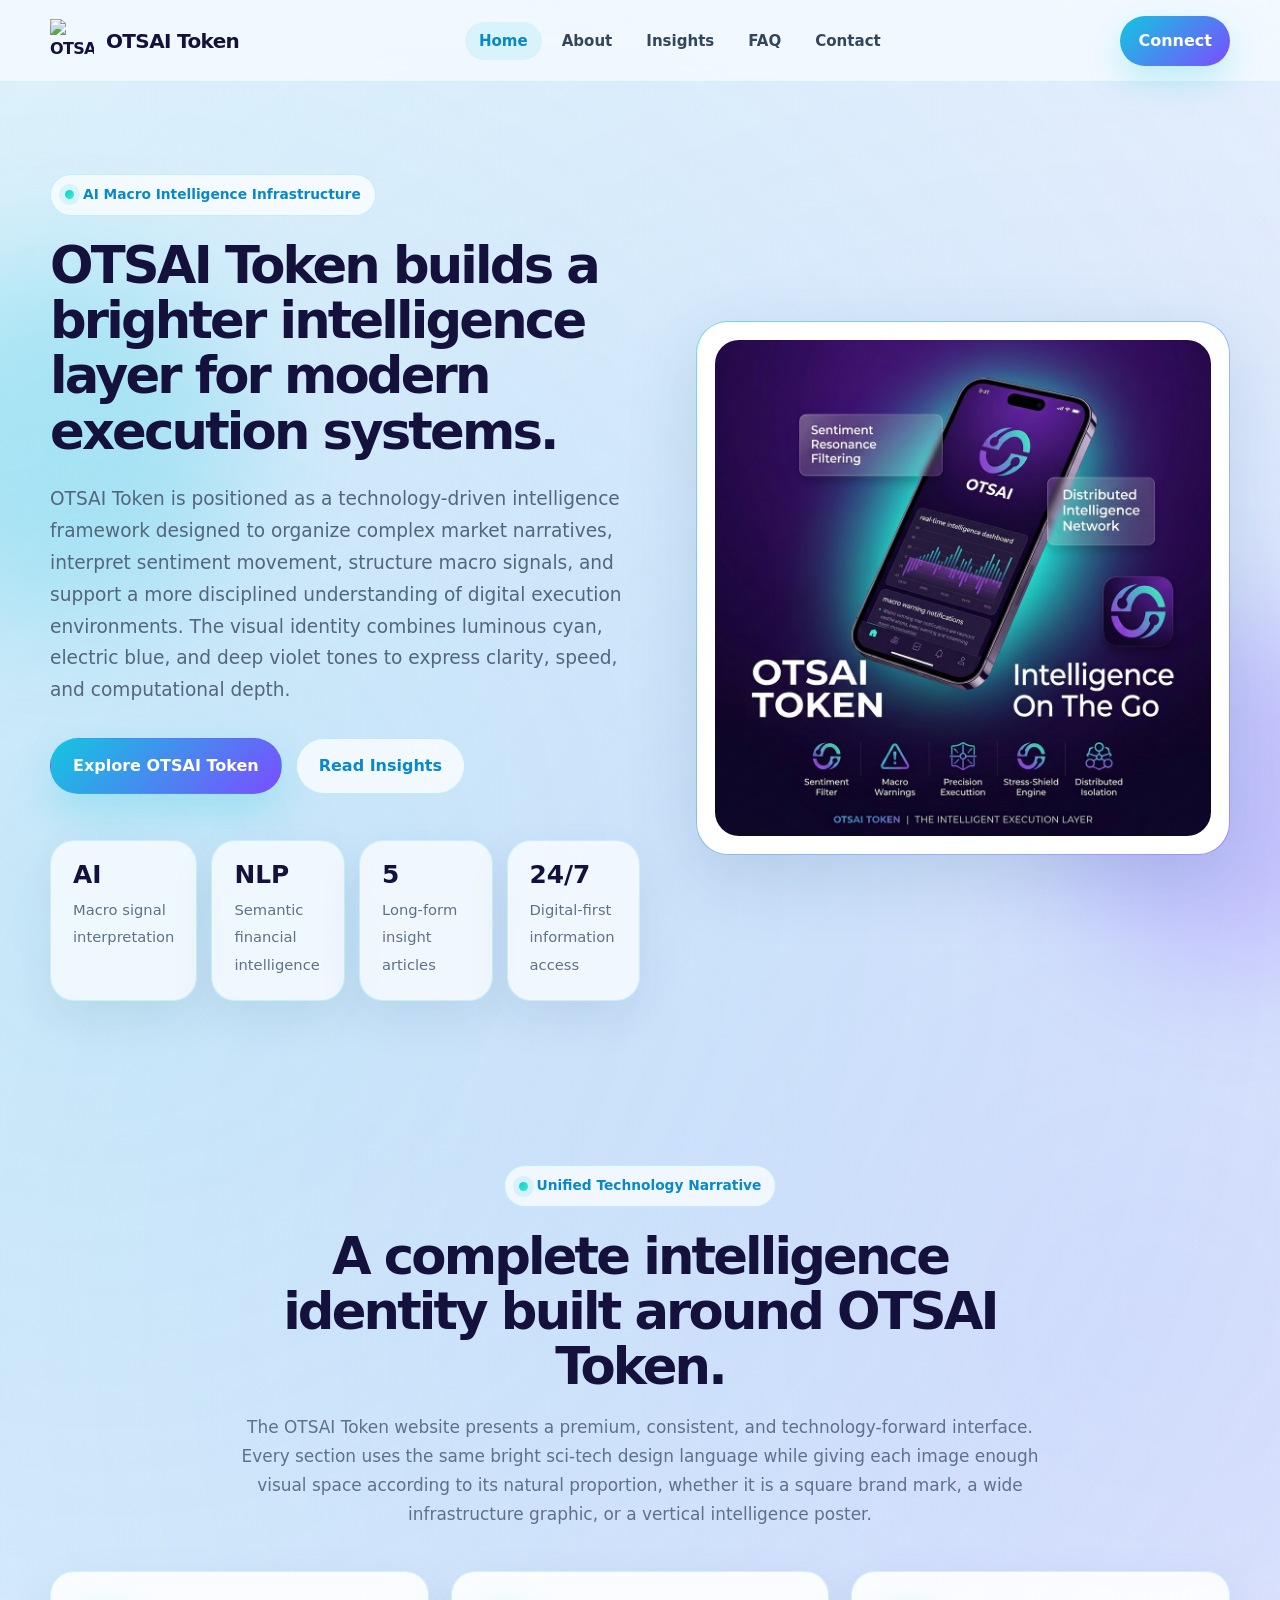
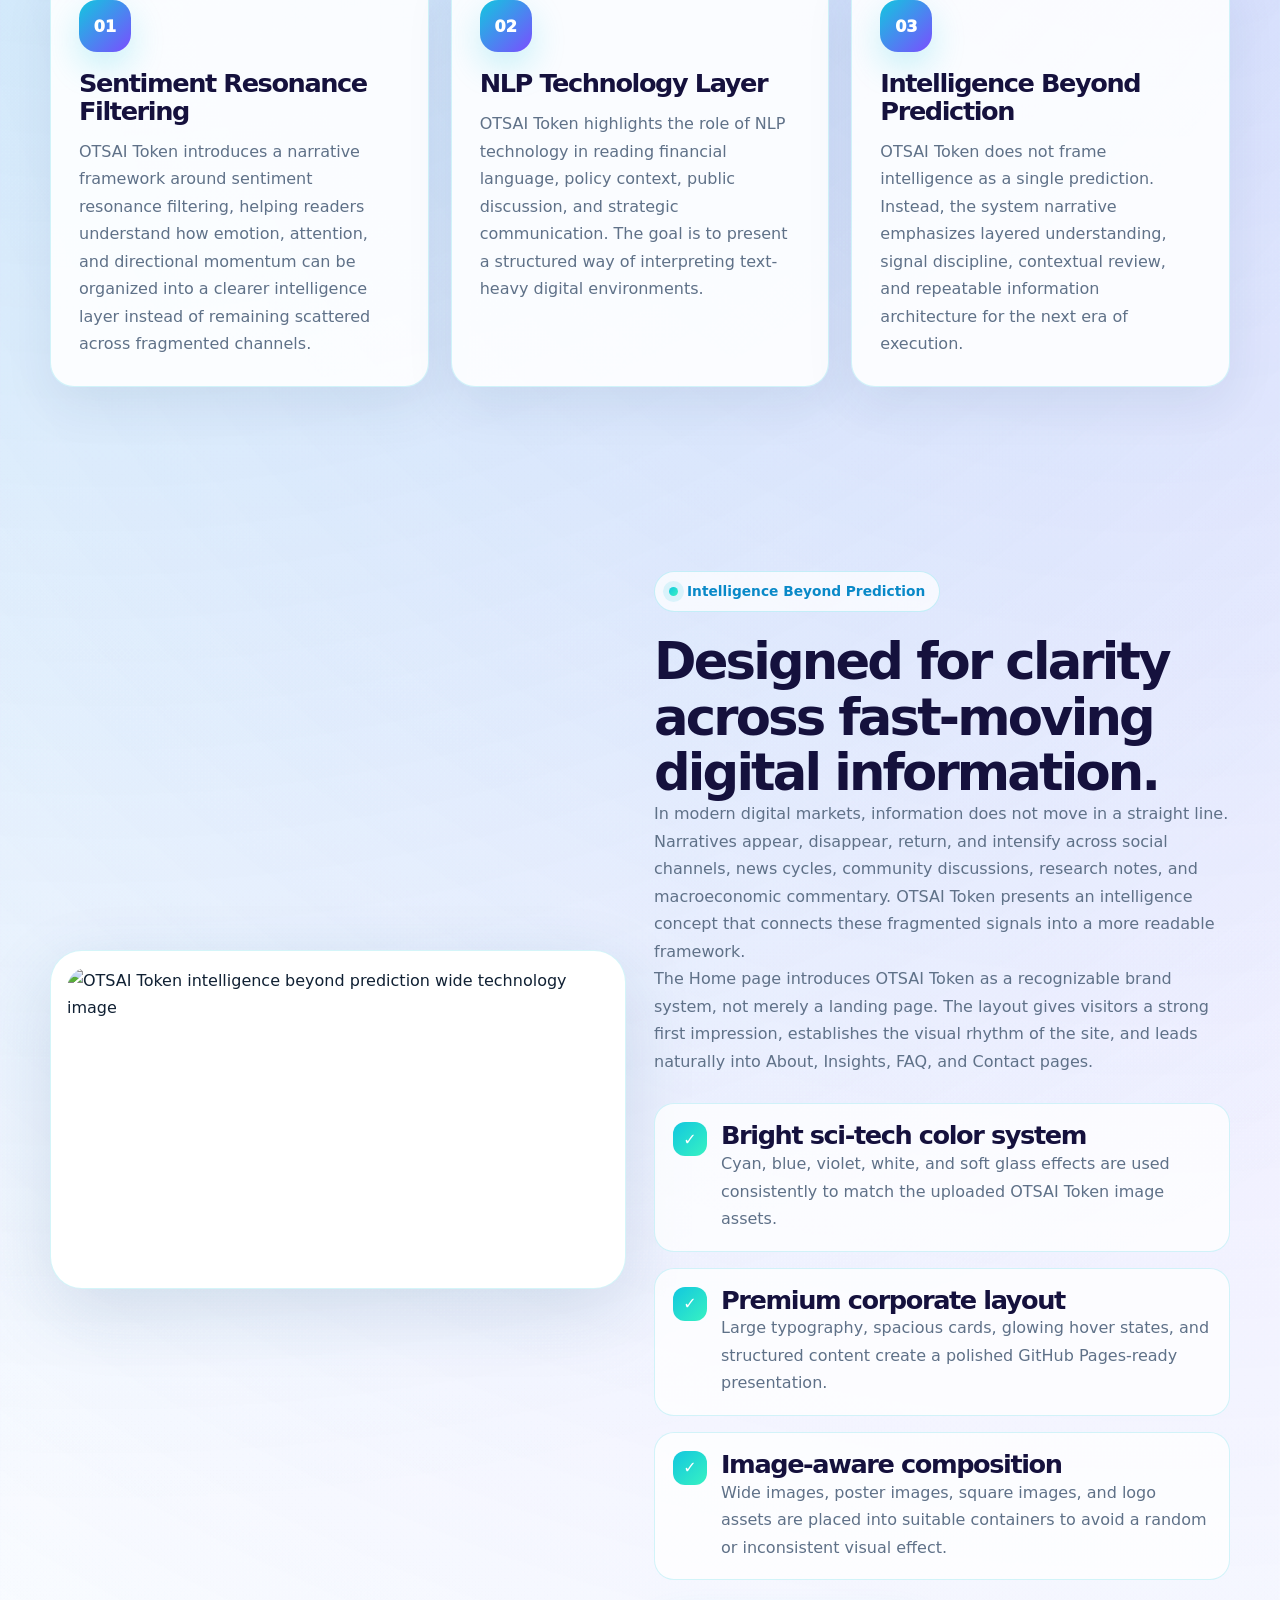
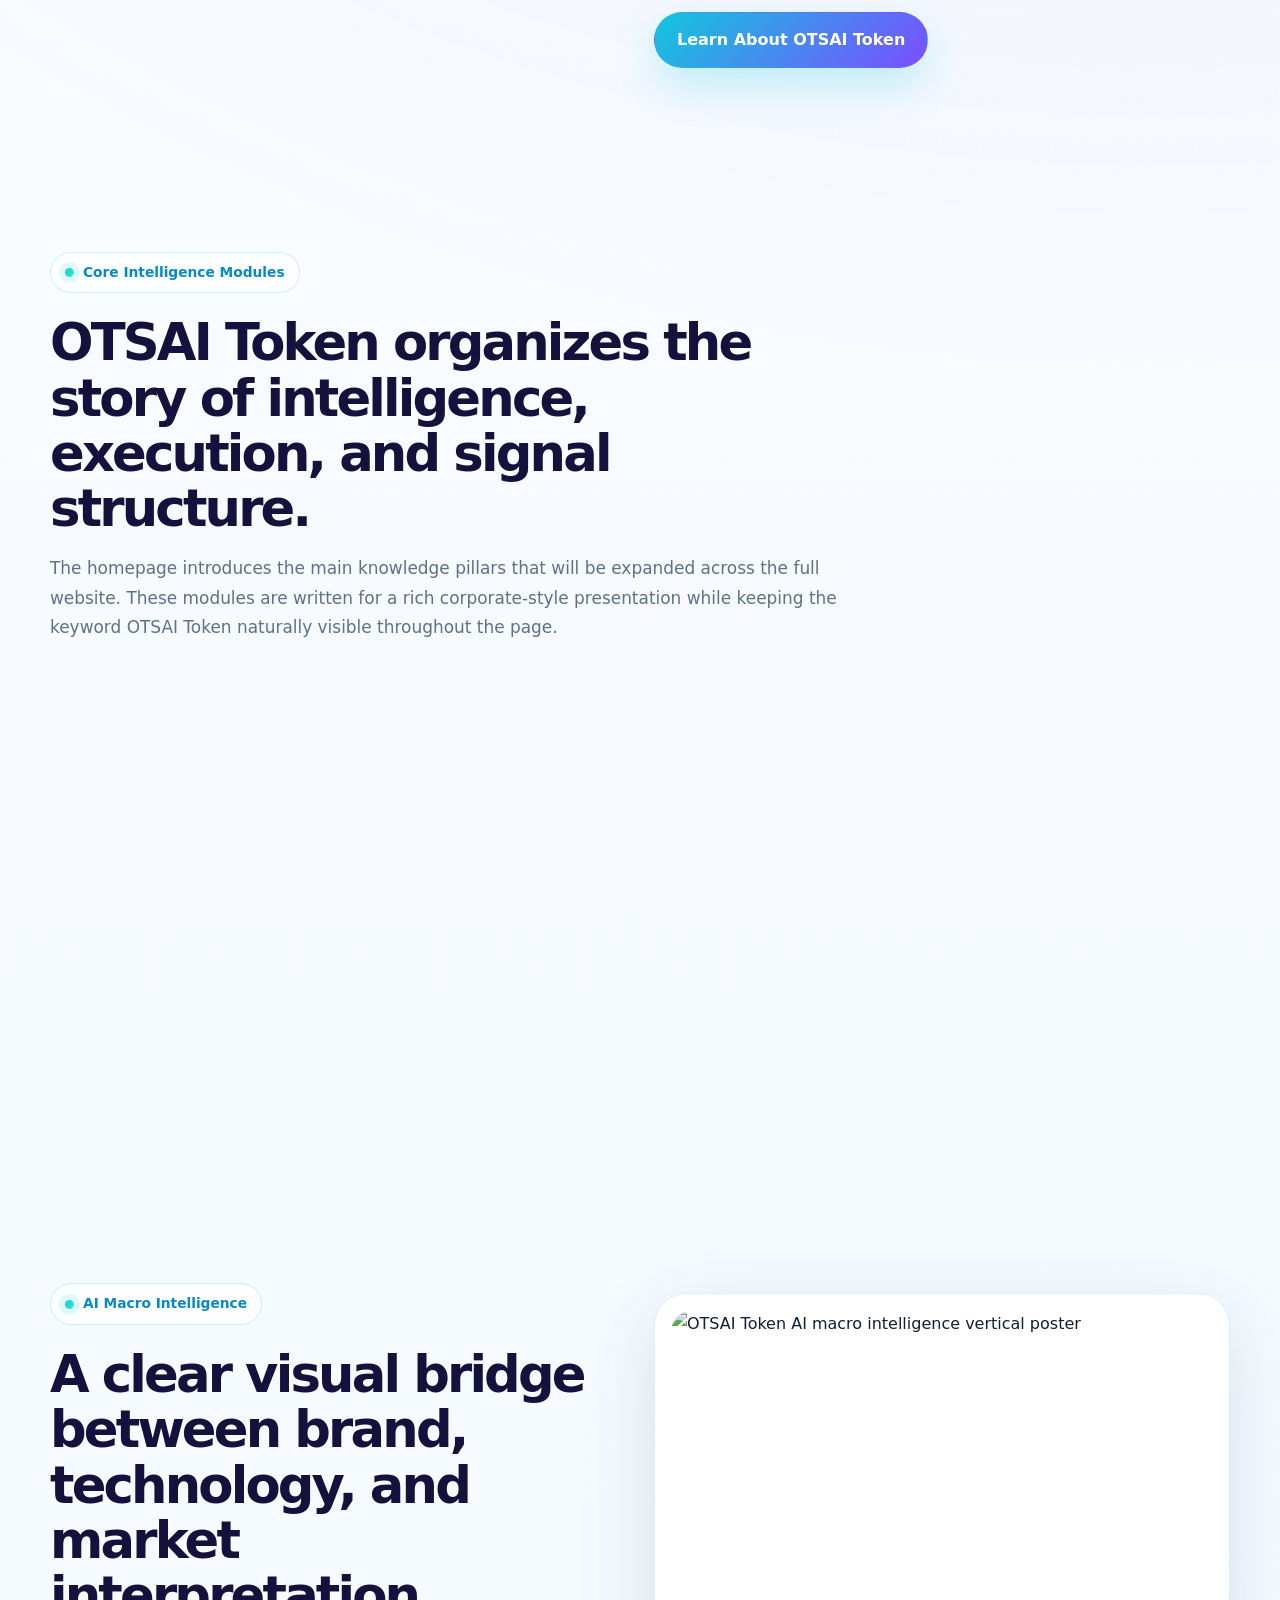
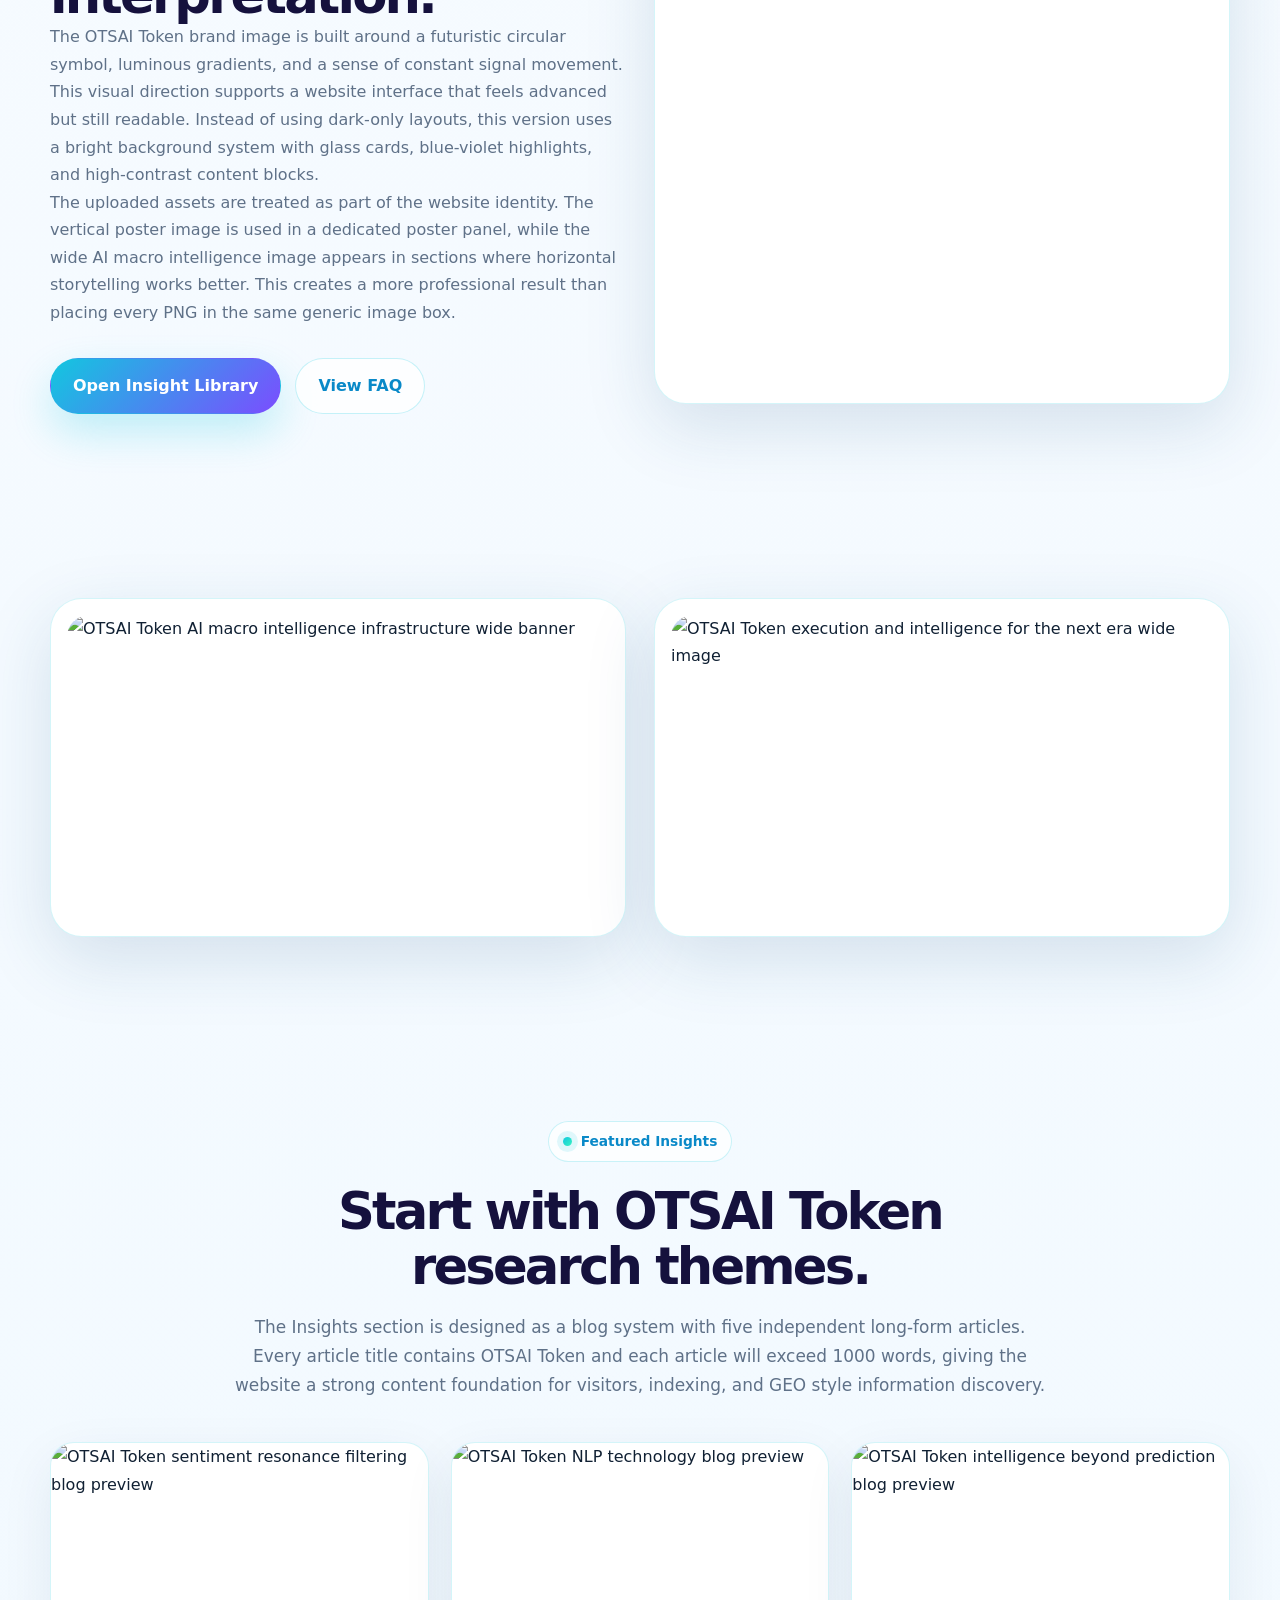
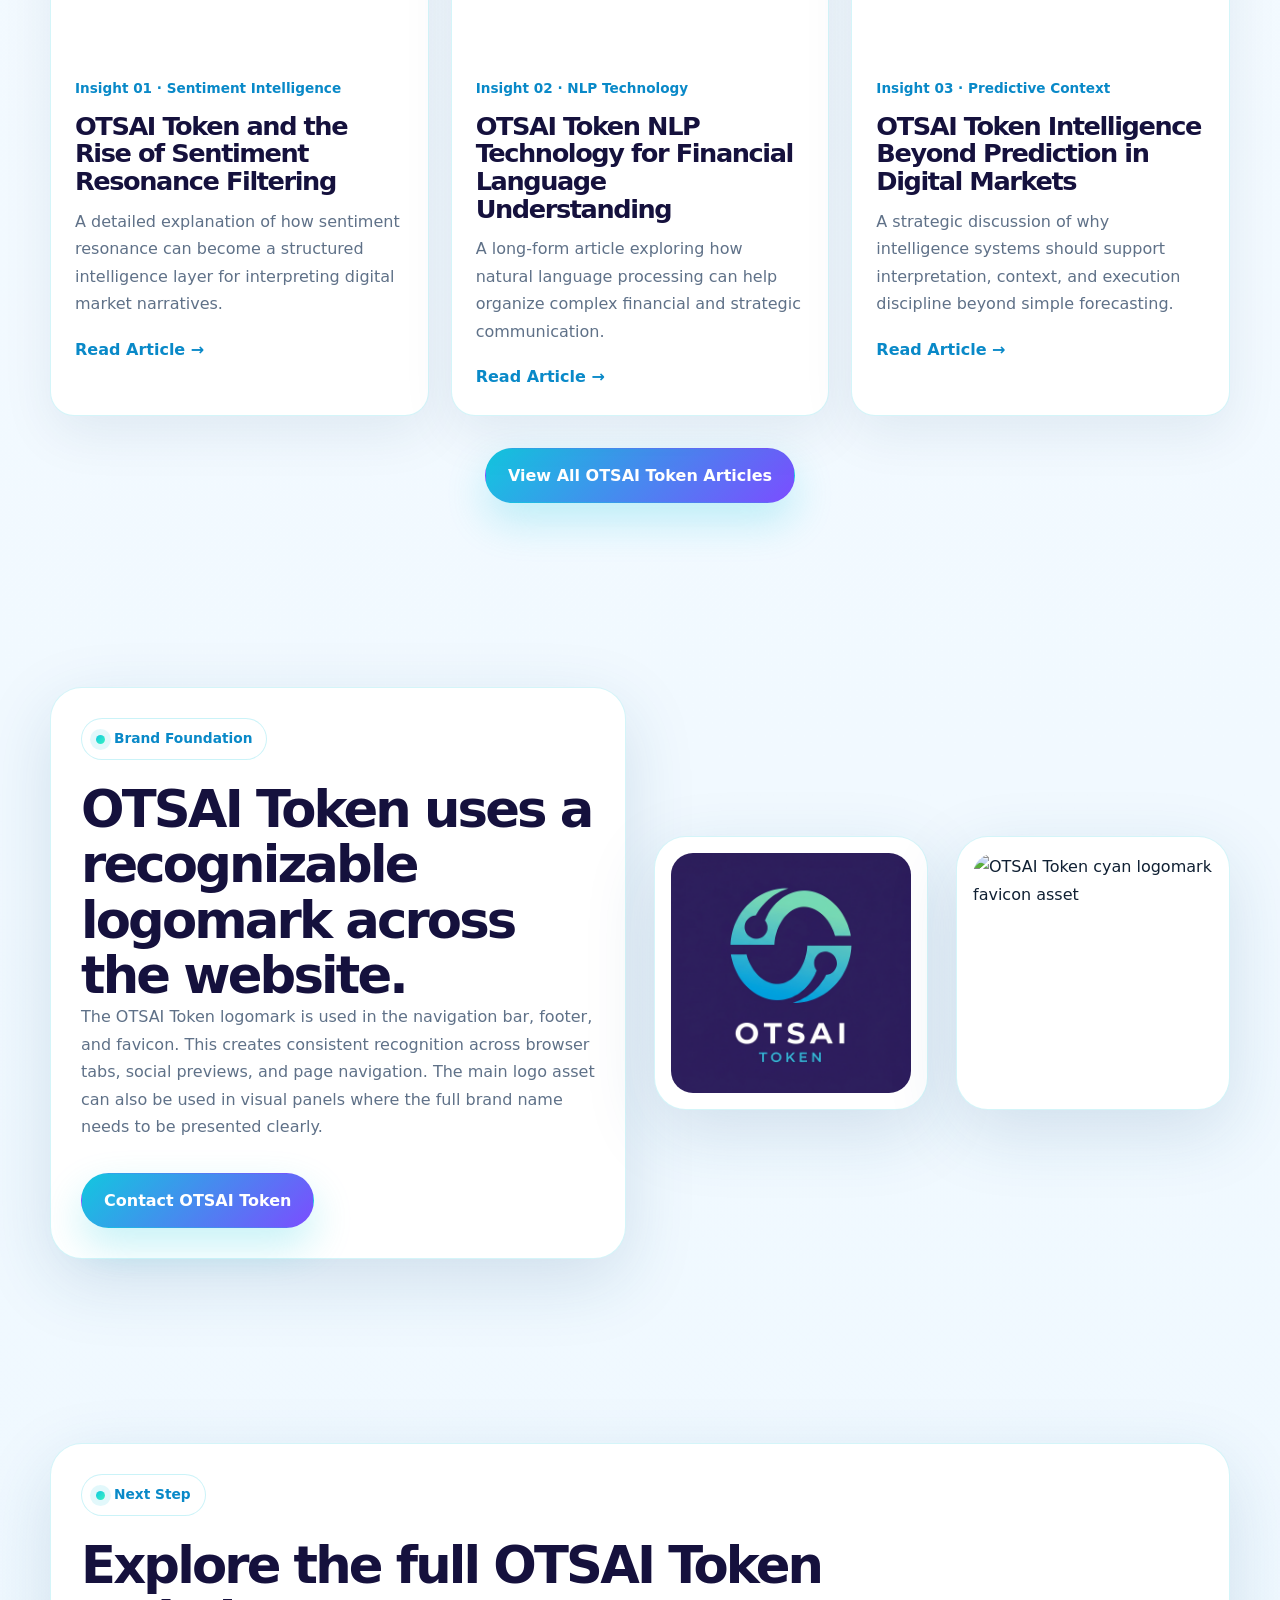
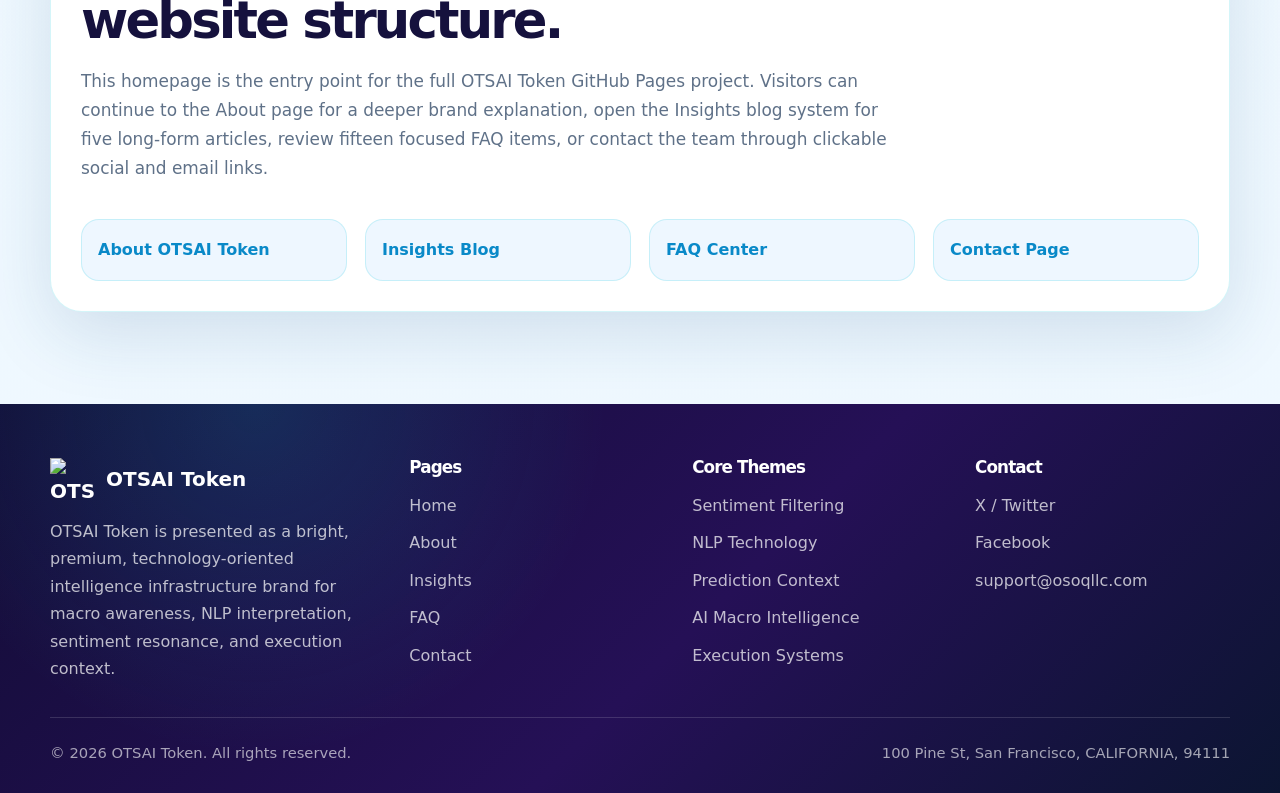
==== commit 99886d3c: "Update index.html" ====
--- a/index.html
+++ b/index.html
@@ -2,6 +2,7 @@
 <html lang="en">
 <head>
   <meta charset="UTF-8" />
+  <meta name="google-site-verification" content="PluJoBwbe5SlZxnAKCvZp9BuUvh0ZSRkei_WZ-piO7M" />
   <meta name="viewport" content="width=device-width, initial-scale=1.0" />
 
   <title>OTSAI Token | AI Macro Intelligence Infrastructure</title>
@@ -64,7 +65,7 @@
         <div class="hero-copy reveal">
           <div class="eyebrow">AI Macro Intelligence Infrastructure</div>
 
-          <h1>OTSAI Token builds a brighter intelligence layer for modern execution systems.</h1>
+          <h2>OTSAI Token builds a brighter intelligence layer for modern execution systems.</h2>
 
           <p class="lead">
             OTSAI Token is positioned as a technology-driven intelligence framework designed to
